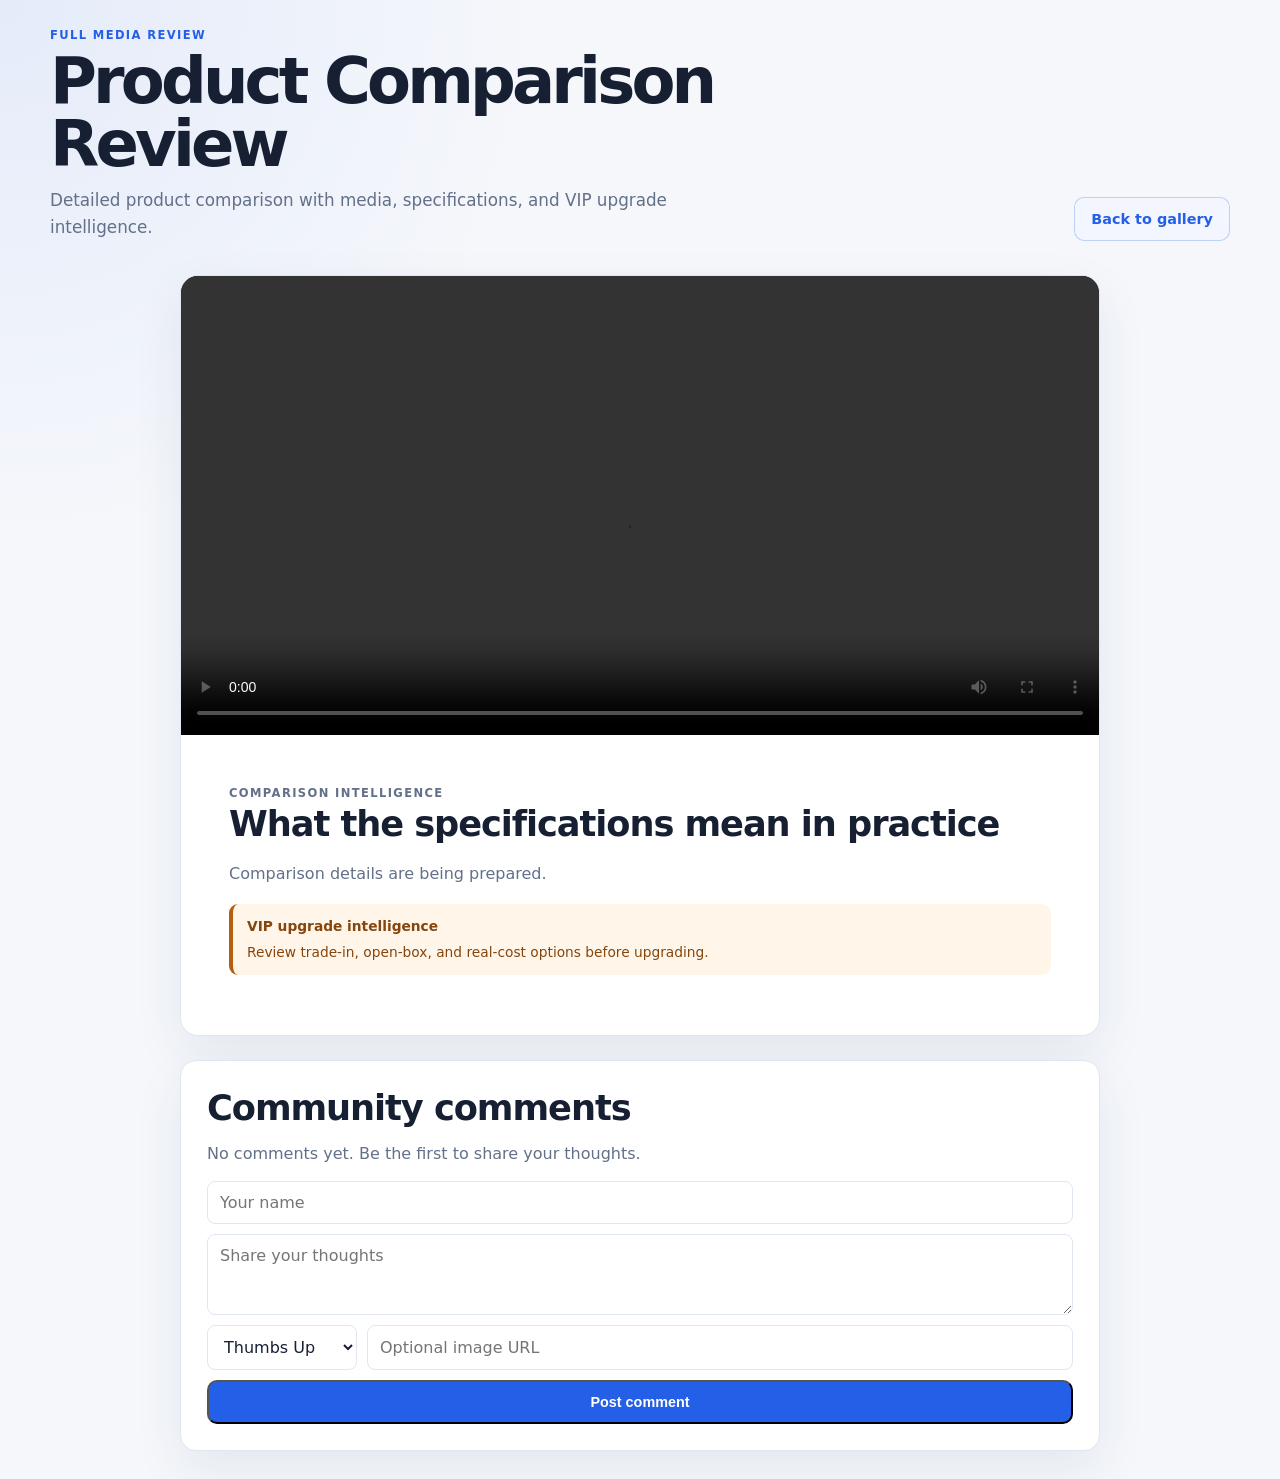
==== pages/1.html @ 8150c76d "chore: sync media feed and generated SEO pages [skip ci]" ====
<!DOCTYPE html>
<html lang="en">
<head>
  <meta charset="UTF-8">
  <meta name="viewport" content="width=device-width, initial-scale=1">
  <title>Product Comparison Review</title>
  <meta name="description" content="Detailed product comparison with media, specifications, and VIP upgrade intelligence.">
  <meta name="keywords" content="">
  <meta property="og:title" content="Product Comparison Review">
  <meta property="og:description" content="Detailed product comparison with media, specifications, and VIP upgrade intelligence.">
  <meta property="og:type" content="article">
  <link rel="stylesheet" href="../style.css">
  <script type="application/ld+json">{"@context":"https://schema.org","@type":"TechArticle","headline":"Product Comparison Review","description":"Detailed product comparison with media, specifications, and VIP upgrade intelligence."}</script>
</head>
<body>
  <header class="site-header">
    <div>
      <p class="eyebrow">Full media review</p>
      <h1>Product Comparison Review</h1>
      <p class="site-subtitle">Detailed product comparison with media, specifications, and VIP upgrade intelligence.</p>
    </div>
    <a class="button button-secondary" href="../index.html">Back to gallery</a>
  </header>

  <main class="review-main">
    <article class="review-card">
      <div class="review-media">
      <video class="hero-media" controls playsinline preload="metadata">
        <source src="https://pub-16ad521c710741b8abf9838e9bddac76.r2.dev/Lab%20review%201.mp4" type="video/mp4">
        Your browser does not support video playback.
      </video>
    </div>
      <div class="review-copy">
        <p class="eyebrow">Comparison intelligence</p>
        <h2>What the specifications mean in practice</h2>
        <p>Comparison details are being prepared.</p>

        <div class="vip-banner">
          <strong>VIP upgrade intelligence</strong>
          <span>Review trade-in, open-box, and real-cost options before upgrading.</span>
        </div>

        <div class="media-tags">
          
        </div>
      </div>
    </article>

    <section class="comments-section">
      <h2>Community comments</h2>
      <div id="comments-list"><p class="muted">No comments yet. Be the first to share your thoughts.</p></div>
      <div class="comment-form">
        <input id="comment-author" placeholder="Your name">
        <textarea id="comment-text" rows="3" placeholder="Share your thoughts"></textarea>
        <div class="comment-form-row">
          <select id="comment-emoji">
            <option value="👍">Thumbs Up</option>
            <option value="❤️">Heart</option>
            <option value="🔥">Fire</option>
            <option value="💡">Insightful</option>
            <option value="⭐">Star</option>
          </select>
          <input id="comment-image" placeholder="Optional image URL">
        </div>
        <button class="button button-primary" type="button" onclick="postComment()">
          Post comment
        </button>
      </div>
    </section>
  </main>

  <script>
    const GAS_API_URL = "https://script.google.com/macros/s/AKfycbyMa1xbj8MAeSXIoCK_tJ9_1GKbJl09UrpltoR5N-zIUVxeQItbPVH9PuWfzcGpRqromw/exec";
    const MEDIA_ID = "1";

    async function callGas(payload) {
      const response = await fetch(GAS_API_URL, {
        method: "POST",
        headers: {
          "Content-Type": "text/plain;charset=utf-8"
        },
        body: JSON.stringify(payload),
        redirect: "follow"
      });
      const text = (await response.text()).trim();
      if (!text) {
        throw new Error("The Apps Script response was empty.");
      }
      return JSON.parse(text);
    }

    async function postComment() {
      const text = document.getElementById("comment-text").value.trim();
      if (!text) {
        alert("Write a comment first.");
        return;
      }

      try {
        const result = await callGas({
          action: "add_comment",
          mediaId: MEDIA_ID,
          author: document.getElementById("comment-author").value.trim(),
          text,
          emoji: document.getElementById("comment-emoji").value,
          imageUrl: document.getElementById("comment-image").value.trim()
        });

        if (!result.success) {
          throw new Error(result.error || "Unable to post comment.");
        }

        location.reload();
      } catch (error) {
        alert(error.message);
      }
    }

    async function deleteComment(commentId) {
      const password = prompt("Enter admin password:");
      if (!password) {
        return;
      }

      try {
        const result = await callGas({
          action: "delete_comment",
          commentId,
          password
        });

        if (!result.success) {
          throw new Error(result.error || "Unable to delete comment.");
        }

        location.reload();
      } catch (error) {
        alert(error.message);
      }
    }
  </script>
</body>
</html>
---- style.css ----
:root {
  --bg-color: #f5f7fb;
  --text-main: #172033;
  --text-muted: #637089;
  --card-bg: #ffffff;
  --border-color: #e1e7f0;
  --accent: #235fe7;
  --accent-dark: #1746b3;
  --vip-color: #b65d10;
  --shadow: 0 18px 50px rgba(28, 48, 86, 0.08);
}

* {
  box-sizing: border-box;
}

body {
  min-width: 320px;
  margin: 0;
  padding: 28px;
  color: var(--text-main);
  background:
    radial-gradient(circle at top left, rgba(35, 95, 231, 0.08), transparent 34rem),
    var(--bg-color);
  font-family: Inter, ui-sans-serif, system-ui, -apple-system, BlinkMacSystemFont, "Segoe UI", sans-serif;
}

a {
  color: inherit;
}

.site-header,
.controls-bar,
.gallery-container,
.site-footer {
  width: min(1180px, 100%);
  margin-inline: auto;
}

.site-header {
  display: flex;
  align-items: end;
  justify-content: space-between;
  gap: 28px;
  margin-bottom: 34px;
}

.site-header h1 {
  max-width: 760px;
  margin: 8px 0 12px;
  font-size: clamp(2rem, 5vw, 4.5rem);
  line-height: 0.98;
  letter-spacing: -0.06em;
}

.site-subtitle {
  max-width: 650px;
  margin: 0;
  color: var(--text-muted);
  font-size: 1.05rem;
  line-height: 1.6;
}

.eyebrow {
  margin: 0;
  color: var(--accent);
  font-size: 0.72rem;
  font-weight: 800;
  letter-spacing: 0.12em;
  text-transform: uppercase;
}

.button {
  display: inline-flex;
  align-items: center;
  justify-content: center;
  min-height: 44px;
  padding: 0 16px;
  border-radius: 10px;
  font-size: 0.9rem;
  font-weight: 750;
  text-decoration: none;
  transition: transform 160ms ease, background 160ms ease;
}

.button:hover {
  transform: translateY(-2px);
}

.button-primary {
  color: #fff;
  background: var(--accent);
}

.button-primary:hover {
  background: var(--accent-dark);
}

.button-secondary {
  color: var(--accent);
  border: 1px solid rgba(35, 95, 231, 0.25);
  background: #f3f6ff;
  white-space: nowrap;
}

.controls-bar {
  display: flex;
  align-items: center;
  gap: 16px;
  margin-bottom: 22px;
  padding: 14px;
  border: 1px solid var(--border-color);
  border-radius: 14px;
  background: rgba(255, 255, 255, 0.78);
}

.search-label {
  color: var(--text-muted);
  font-size: 0.85rem;
  font-weight: 750;
  white-space: nowrap;
}

#search-input {
  width: 100%;
  padding: 12px 14px;
  border: 1px solid var(--border-color);
  border-radius: 9px;
  color: var(--text-main);
  background: #fff;
  font: inherit;
}

.gallery-container {
  display: grid;
  grid-template-columns: repeat(auto-fill, minmax(310px, 1fr));
  gap: 22px;
}

.media-card {
  display: flex;
  min-width: 0;
  flex-direction: column;
  overflow: hidden;
  border: 1px solid var(--border-color);
  border-radius: 16px;
  background: var(--card-bg);
  box-shadow: var(--shadow);
}

.media-figure {
  height: 245px;
  margin: 0;
  background: #101725;
}

.media-figure img,
.media-figure video {
  display: block;
  width: 100%;
  height: 100%;
  object-fit: cover;
}

.media-placeholder {
  display: grid;
  height: 245px;
  place-items: center;
  color: #9eacc3;
  background: #101725;
}

.review-main {
  width: min(920px, 100%);
  margin: 0 auto;
}

.review-card {
  overflow: hidden;
  border: 1px solid var(--border-color);
  border-radius: 18px;
  background: var(--card-bg);
  box-shadow: var(--shadow);
}

.review-media {
  background: #101725;
}

.hero-media {
  display: block;
  width: 100%;
  max-height: min(72vh, 720px);
  min-height: 320px;
  object-fit: contain;
  background: #101725;
}

.media-missing {
  display: grid;
  place-items: center;
  color: #9eacc3;
}

.review-copy {
  padding: clamp(22px, 5vw, 48px);
}

.review-copy h2,
.comments-section h2 {
  margin: 0 0 14px;
  font-size: clamp(1.5rem, 3vw, 2.2rem);
  letter-spacing: -0.03em;
}

.review-copy > p {
  color: var(--text-muted);
  line-height: 1.75;
}

.comments-section {
  margin-top: 24px;
  padding: 26px;
  border: 1px solid var(--border-color);
  border-radius: 16px;
  background: var(--card-bg);
  box-shadow: var(--shadow);
}

.comment {
  position: relative;
  margin-bottom: 12px;
  padding: 14px 100px 14px 14px;
  border: 1px solid var(--border-color);
  border-radius: 10px;
  background: #fbfcff;
}

.comment p {
  margin: 6px 0 0;
  color: var(--text-muted);
  line-height: 1.5;
}

.comment img {
  display: block;
  max-width: 180px;
  max-height: 120px;
  margin-top: 10px;
  border-radius: 7px;
}

.delete-comment {
  position: absolute;
  top: 12px;
  right: 12px;
  padding: 5px 7px;
  border: 0;
  border-radius: 5px;
  color: #9c2c25;
  background: #fff0ef;
  font-size: 0.7rem;
  cursor: pointer;
}

.comment-form {
  display: grid;
  gap: 10px;
  margin-top: 18px;
}

.comment-form input,
.comment-form textarea,
.comment-form select {
  width: 100%;
  padding: 11px 12px;
  border: 1px solid var(--border-color);
  border-radius: 8px;
  color: var(--text-main);
  background: #fff;
  font: inherit;
}

.comment-form-row {
  display: grid;
  grid-template-columns: 150px 1fr;
  gap: 10px;
}

.muted {
  color: var(--text-muted);
}

.media-info {
  display: flex;
  flex: 1;
  flex-direction: column;
  padding: 22px;
}

.media-title {
  margin: 8px 0 10px;
  font-size: 1.25rem;
  line-height: 1.15;
}

.media-desc {
  margin: 0 0 16px;
  color: var(--text-muted);
  line-height: 1.6;
}

.comparison-box,
.vip-banner {
  display: grid;
  gap: 5px;
  margin-bottom: 12px;
  padding: 12px 14px;
  border-radius: 9px;
  font-size: 0.86rem;
  line-height: 1.5;
}

.comparison-box {
  border-left: 4px solid var(--accent);
  background: #f1f5ff;
}

.vip-banner {
  border-left: 4px solid var(--vip-color);
  color: #85450c;
  background: #fff6e9;
}

.media-card-footer {
  display: flex;
  align-items: end;
  justify-content: space-between;
  gap: 14px;
  margin-top: auto;
  padding-top: 10px;
}

.media-tags {
  display: flex;
  flex-wrap: wrap;
  gap: 6px;
}

.tag {
  padding: 4px 8px;
  border-radius: 5px;
  color: var(--accent);
  background: #edf2ff;
  font-size: 0.72rem;
  font-weight: 700;
}

.loading-state,
.empty-state,
.error-state {
  grid-column: 1 / -1;
  padding: 54px 24px;
  border: 1px solid var(--border-color);
  border-radius: 16px;
  text-align: center;
  background: var(--card-bg);
}

.loading-state p,
.empty-state p,
.error-state p {
  color: var(--text-muted);
}

.loading-spinner {
  width: 30px;
  height: 30px;
  margin: 0 auto 16px;
  border: 3px solid #dbe5ff;
  border-top-color: var(--accent);
  border-radius: 50%;
  animation: spin 700ms linear infinite;
}

.site-footer {
  margin-top: 44px;
  padding-top: 22px;
  border-top: 1px solid var(--border-color);
  color: var(--text-muted);
  font-size: 0.85rem;
  text-align: center;
}

@keyframes spin {
  to {
    transform: rotate(360deg);
  }
}

@media (max-width: 720px) {
  body {
    padding: 18px;
  }

  .site-header,
  .controls-bar,
  .media-card-footer {
    align-items: stretch;
    flex-direction: column;
  }

  .site-header h1 {
    font-size: 2.6rem;
  }

  .comment-form-row {
    grid-template-columns: 1fr;
  }
}
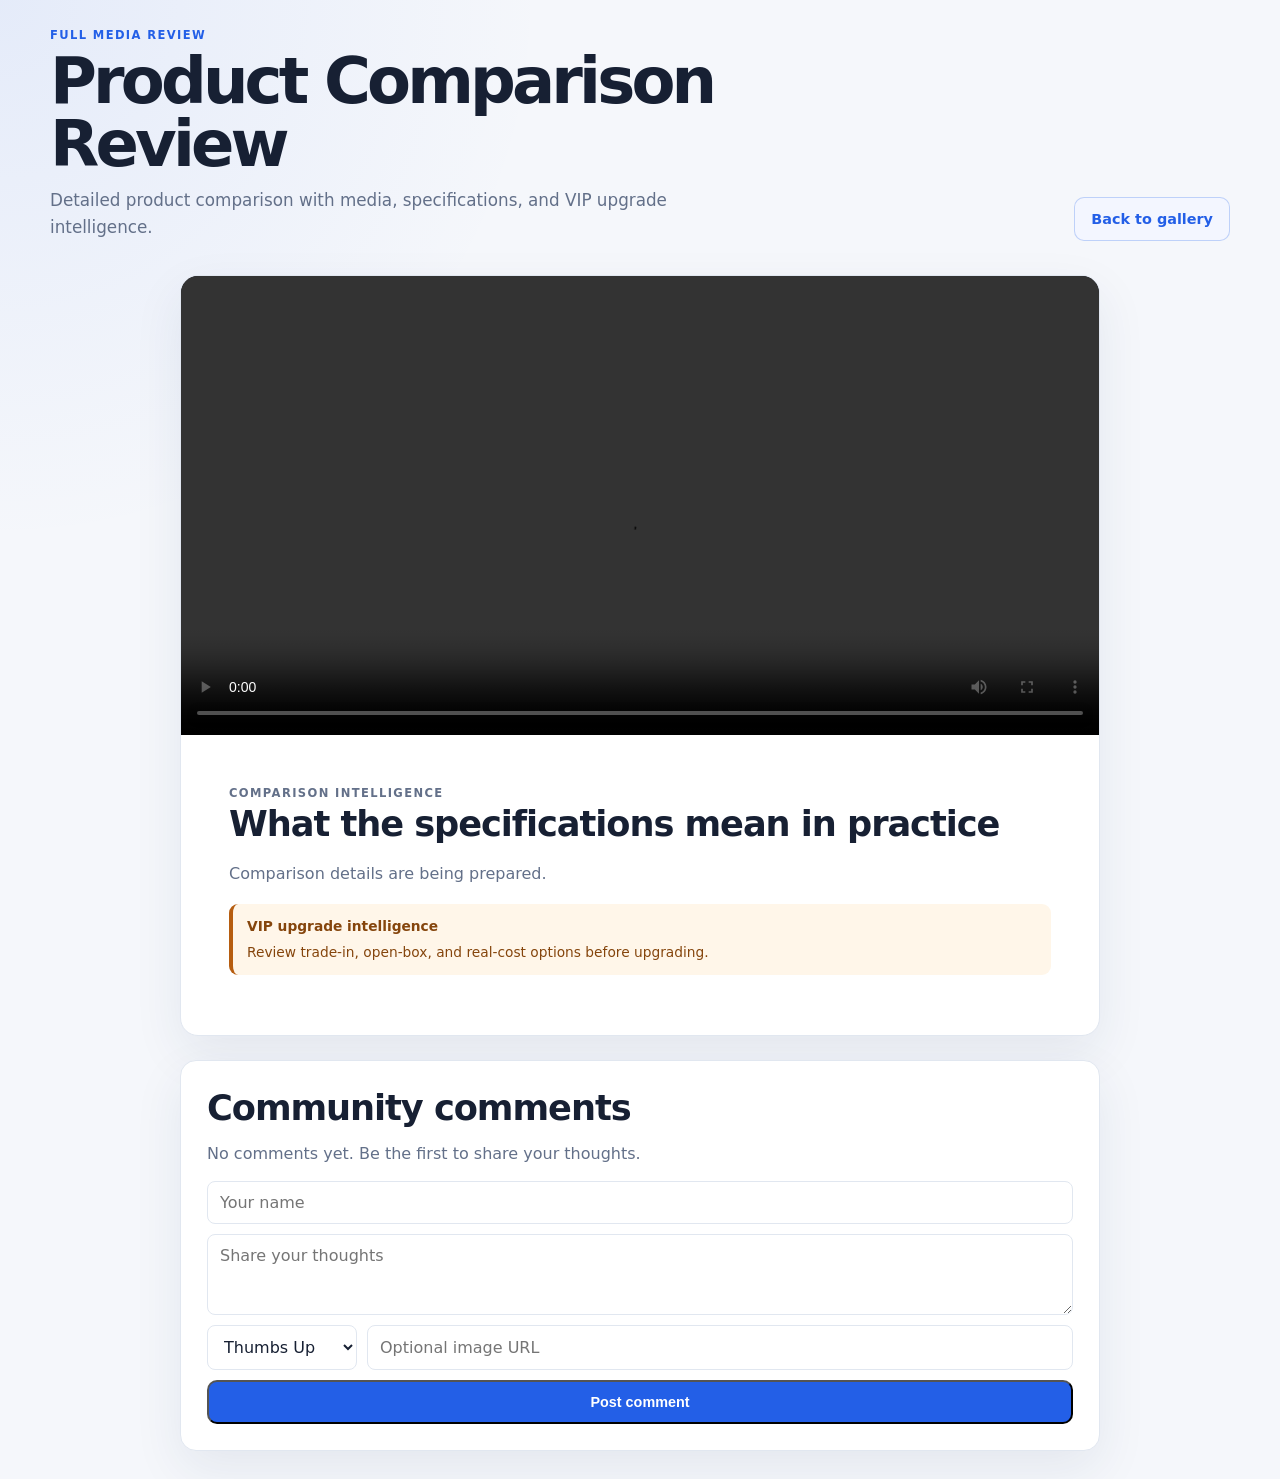
==== commit 60666a96: "chore: sync media feed and generated SEO pages [skip ci]" ====
--- a/pages/1.html
+++ b/pages/1.html
@@ -10,7 +10,7 @@
   <meta property="og:description" content="Detailed product comparison with media, specifications, and VIP upgrade intelligence.">
   <meta property="og:type" content="article">
   <link rel="stylesheet" href="../style.css">
-  <script type="application/ld+json">{"@context":"https://schema.org","@type":"TechArticle","headline":"Product Comparison Review","description":"Detailed product comparison with media, specifications, and VIP upgrade intelligence."}</script>
+  <script type="application/ld+json">{}</script>
 </head>
 <body>
   <header class="site-header">
